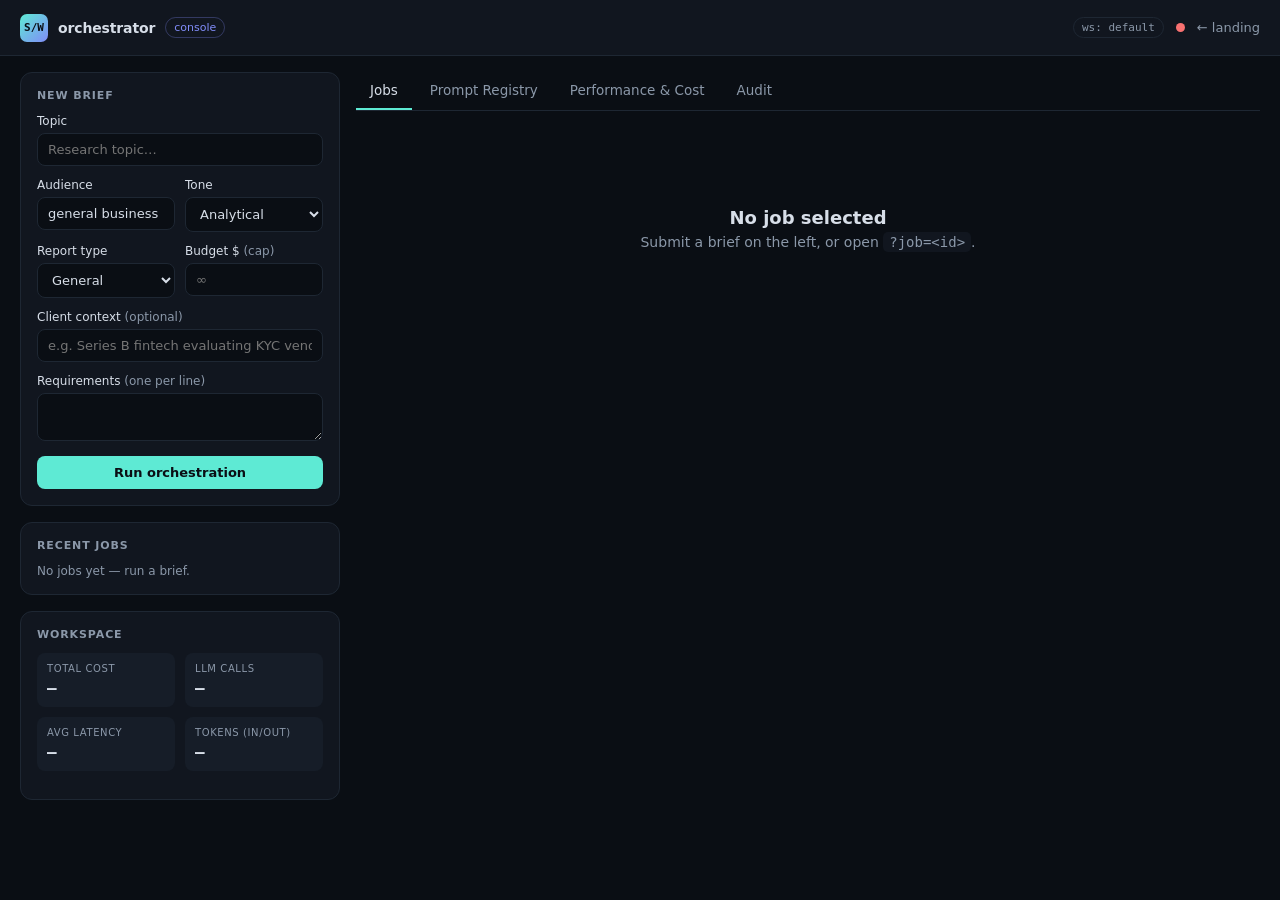
==== frontend/console/index.html @ 2af8c1b1 "feat(console): modular ES-module console with registry, performance and audit tabs" ====
<!DOCTYPE html>
<html lang="en">
<head>
  <meta charset="UTF-8" />
  <meta name="viewport" content="width=device-width, initial-scale=1.0" />
  <title>Console — Orchestrator</title>
  <link rel="stylesheet" href="styles.css?v=2" />
</head>
<body>
  <header class="topbar">
    <div class="brand">
      <div class="brand-mark">S/W</div>
      <span class="brand-name">orchestrator</span>
      <span class="chip chip-dim">console</span>
    </div>
    <div class="topbar-right">
      <span id="ws-badge" class="chip chip-mono" title="Tenant workspace">ws: default</span>
      <span id="health-dot" class="dot" title="API health"></span>
      <a href="/" class="link">← landing</a>
    </div>
  </header>

  <div class="layout">
    <!-- Sidebar -->
    <aside class="sidebar">
      <section class="card">
        <h2 class="card-title">New brief</h2>
        <form id="job-form">
          <label class="field">
            <span>Topic</span>
            <input name="topic" required minlength="3" placeholder="Research topic…" />
          </label>
          <div class="field-row">
            <label class="field">
              <span>Audience</span>
              <input name="audience" value="general business" />
            </label>
            <label class="field">
              <span>Tone</span>
              <select name="tone">
                <option value="analytical" selected>Analytical</option>
                <option value="persuasive">Persuasive</option>
                <option value="executive">Executive</option>
                <option value="technical">Technical</option>
              </select>
            </label>
          </div>
          <div class="field-row">
            <label class="field">
              <span>Report type</span>
              <select name="report_type">
                <option value="general" selected>General</option>
                <option value="market_intelligence">Market intelligence</option>
                <option value="vendor_assessment">Vendor assessment</option>
                <option value="competitive_landscape">Competitive landscape</option>
                <option value="technical_due_diligence">Technical due diligence</option>
              </select>
            </label>
            <label class="field">
              <span>Budget $ <em>(cap)</em></span>
              <input name="budget_usd" type="number" min="0" step="any" placeholder="∞" />
            </label>
          </div>
          <label class="field">
            <span>Client context <em>(optional)</em></span>
            <input name="tenant_context" placeholder="e.g. Series B fintech evaluating KYC vendors" />
          </label>
          <label class="field">
            <span>Requirements <em>(one per line)</em></span>
            <textarea name="requirements" rows="2"></textarea>
          </label>
          <button type="submit" class="btn btn-primary btn-block" id="submit-btn">Run orchestration</button>
        </form>
      </section>

      <section class="card">
        <h2 class="card-title">Recent jobs</h2>
        <ul id="jobs-list" class="jobs-list"></ul>
        <p id="jobs-empty" class="jobs-empty">No jobs yet — run a brief.</p>
      </section>

      <section class="card">
        <h2 class="card-title">Workspace</h2>
        <div class="stats" id="dash-stats">
          <div class="stat"><span class="stat-label">Total cost</span><span class="stat-value" id="st-cost">—</span></div>
          <div class="stat"><span class="stat-label">LLM calls</span><span class="stat-value" id="st-calls">—</span></div>
          <div class="stat"><span class="stat-label">Avg latency</span><span class="stat-value" id="st-lat">—</span></div>
          <div class="stat"><span class="stat-label">Tokens (in/out)</span><span class="stat-value" id="st-tok">—</span></div>
        </div>
        <div id="role-costs" class="role-costs"></div>
      </section>
    </aside>

    <!-- Main -->
    <main class="main">
      <nav class="tabs" role="tablist" aria-label="Console views">
        <button type="button" role="tab" id="tabbtn-jobs" data-tab="jobs" aria-selected="true" aria-controls="tab-jobs" class="tab active">Jobs</button>
        <button type="button" role="tab" id="tabbtn-prompts" data-tab="prompts" aria-selected="false" aria-controls="tab-prompts" class="tab">Prompt Registry</button>
        <button type="button" role="tab" id="tabbtn-performance" data-tab="performance" aria-selected="false" aria-controls="tab-performance" class="tab">Performance &amp; Cost</button>
        <button type="button" role="tab" id="tabbtn-audit" data-tab="audit" aria-selected="false" aria-controls="tab-audit" class="tab">Audit</button>
      </nav>

      <div id="tab-jobs" role="tabpanel" aria-labelledby="tabbtn-jobs">
        <div id="empty" class="empty">
          <p class="empty-title">No job selected</p>
          <p class="empty-sub">Submit a brief on the left, or open <code>?job=&lt;id&gt;</code>.</p>
        </div>

        <section id="job-view" class="hidden">
          <div class="job-head card">
            <div>
              <p class="job-id font-mono" id="job-id"></p>
              <p class="job-topic" id="job-topic"></p>
              <p class="job-meta" id="job-meta"></p>
              <div class="job-team" id="job-team"></div>
            </div>
            <div class="job-head-right">
              <button id="review-btn" class="btn btn-primary hidden">Review required</button>
              <span id="job-status" class="status"></span>
              <span id="job-cost" class="chip chip-mono"></span>
              <a id="pdf-link" class="btn btn-ghost hidden" href="#" target="_blank" rel="noopener">PDF ↓</a>
            </div>
          </div>

          <div class="columns">
            <section class="card feed-card">
              <h2 class="card-title">Live transcript</h2>
              <ol id="feed" class="feed" aria-live="polite"></ol>
            </section>

            <section class="card report-card hidden" id="report-card">
              <div class="report-head">
                <h2 class="card-title">Final report</h2>
                <a id="report-pdf" class="btn btn-primary hidden" href="#" target="_blank" rel="noopener">Download PDF ↓</a>
              </div>
              <div id="prompt-versions" class="chip-row hidden" aria-label="Prompt versions used"></div>
              <div id="evidence-strip" class="chip-row hidden" aria-label="Sealed evidence hashes"></div>
              <div id="audit-badge" class="chip chip-mono hidden"></div>
              <article id="report" class="report"></article>
            </section>
          </div>
        </section>
      </div>

      <div id="tab-prompts" role="tabpanel" aria-labelledby="tabbtn-prompts" class="hidden">
        <div class="prompts-layout">
          <section class="card prompts-list-card">
            <div class="card-head">
              <h2 class="card-title">Prompts</h2>
              <button id="prompts-refresh" class="btn btn-ghost">Refresh</button>
            </div>
            <div id="prompt-names" class="prompt-names" role="listbox" aria-label="Prompt names"></div>
            <table class="perf-table versions-table" aria-label="Versions">
              <thead><tr><th>Ver</th><th>Status</th><th>Changelog</th><th>SHA</th></tr></thead>
              <tbody id="versions-body"></tbody>
            </table>
          </section>

          <section class="card">
            <h2 class="card-title">Diff</h2>
            <div class="field-row">
              <label class="field"><span>From</span><input id="diff-from" type="number" min="1" /></label>
              <label class="field"><span>To</span><input id="diff-to" type="number" min="1" /></label>
              <button id="diff-run" class="btn btn-ghost">Diff</button>
            </div>
            <div id="diff-result"></div>
          </section>

          <section class="card">
            <h2 class="card-title">Candidate <span id="promote-status" class="chip chip-mono"></span></h2>
            <label class="field">
              <span>Template (prefilled from selection)</span>
              <textarea id="candidate-template" rows="8" aria-label="Candidate template"></textarea>
            </label>
            <label class="field">
              <span>Changelog</span>
              <input id="candidate-changelog" placeholder="what changed and why" />
            </label>
            <button id="candidate-submit" class="btn btn-primary">Register candidate</button>
          </section>

          <section class="card">
            <h2 class="card-title">A/B evaluation</h2>
            <div class="field-row">
              <label class="field"><span>Version (blank = latest candidate)</span><input id="ab-version" type="number" min="1" /></label>
              <button id="ab-run" class="btn btn-ghost">Run A/B</button>
            </div>
            <div id="ab-result"></div>
          </section>

          <section class="card">
            <h2 class="card-title">Promote / rollback</h2>
            <div class="field-row">
              <label class="field"><span>Promote version</span><input id="promote-version" type="number" min="1" /></label>
              <button id="promote-run" class="btn btn-primary">Promote</button>
            </div>
            <div id="override-box" class="hidden">
              <label class="field">
                <span>Override reason (≥ 20 chars — audited)</span>
                <input id="override-reason" />
              </label>
              <button id="promote-override-run" class="btn btn-danger">Promote with override</button>
            </div>
            <div class="field-row" style="margin-top:12px">
              <label class="field"><span>Rollback to</span><input id="rollback-version" type="number" min="1" /></label>
              <label class="field"><span>Reason</span><input id="rollback-reason" /></label>
              <button id="rollback-run" class="btn btn-ghost">Rollback</button>
            </div>
            <div id="promote-result"></div>
          </section>
        </div>
      </div>

      <div id="tab-performance" role="tabpanel" aria-labelledby="tabbtn-performance" class="hidden">
        <div class="card-head">
          <h2 class="card-title">Workspace performance</h2>
          <button id="perf-refresh" class="btn btn-ghost">Refresh</button>
        </div>
        <div id="perf-body" class="perf-body"></div>
      </div>

      <div id="tab-audit" role="tabpanel" aria-labelledby="tabbtn-audit" class="hidden">
        <section class="card">
          <div class="card-head">
            <h2 class="card-title">Audit trail verification</h2>
            <button id="audit-refresh" class="btn btn-ghost">Reload jobs</button>
          </div>
          <div class="field-row">
            <label class="field" style="flex:1">
              <span>Job</span>
              <select id="audit-job-select" aria-label="Job to verify"></select>
            </label>
            <button id="audit-verify" class="btn btn-primary">Verify chain</button>
            <span id="audit-verify-badge" class="chip chip-mono"></span>
          </div>
          <div id="audit-body"></div>
        </section>
      </div>
    </main>
  </div>

  <!-- HITL modal -->
  <div id="hitl-modal" class="modal-backdrop hidden">
    <div class="modal card">
      <h2 class="modal-title">Human review required</h2>
      <p class="modal-sub" id="hitl-reason">The debate budget was exhausted without an approved draft.</p>
      <p id="hitl-error" class="modal-error hidden"></p>
      <div id="hitl-verdict" class="hitl-verdict"></div>
      <label class="field">
        <span>Feedback <em>(required for “edit”)</em></span>
        <textarea id="hitl-feedback" rows="3" placeholder="What should the Writer change?"></textarea>
      </label>
      <label class="field" id="hitl-fund-field">
        <span>Additional budget $ <em>(for “fund”)</em></span>
        <input id="hitl-fund" type="number" min="0" step="any" placeholder="0.10" />
      </label>
      <div class="modal-actions">
        <button class="btn btn-ghost modal-dismiss" id="hitl-dismiss">Decide later</button>
        <button class="btn btn-danger" data-action="reject">Reject</button>
        <button class="btn btn-ghost" data-action="fund">Fund &amp; continue</button>
        <button class="btn btn-ghost" data-action="edit">Request edits</button>
        <button class="btn btn-primary" data-action="approve">Approve report</button>
      </div>
    </div>
  </div>

  <div id="toast" class="toast hidden"></div>

  <script type="module" src="app.js?v=4"></script>
</body>
</html>
---- frontend/console/styles.css ----
/* Design tokens */
:root {
  --ink: #0a0e14;
  --panel: #11161f;
  --panel-2: #161d28;
  --line: #1e2733;
  --text: #d7dee8;
  --muted: #8b98a9;
  --accent: #5eead4;
  --accent-2: #818cf8;
  --ok: #34d399;
  --warn: #fbbf24;
  --danger: #f87171;
  --mono: "JetBrains Mono", ui-monospace, SFMono-Regular, monospace;
  --sans: "Inter", system-ui, -apple-system, sans-serif;
  --radius: 12px;
}

* { box-sizing: border-box; }

body {
  margin: 0;
  background: var(--ink);
  color: var(--text);
  font-family: var(--sans);
  font-size: 14px;
  min-height: 100vh;
}

a { color: var(--accent); text-decoration: none; }
a:hover { text-decoration: underline; }
code, .font-mono { font-family: var(--mono); }
.hidden { display: none !important; }

/* Topbar */
.topbar {
  display: flex; align-items: center; justify-content: space-between;
  height: 56px; padding: 0 20px;
  border-bottom: 1px solid var(--line);
  background: var(--panel);
  position: sticky; top: 0; z-index: 10;
}
.brand { display: flex; align-items: center; gap: 10px; }
.brand-mark {
  width: 28px; height: 28px; border-radius: 7px;
  background: linear-gradient(135deg, var(--accent), var(--accent-2));
  color: var(--ink); font: 700 11px var(--mono);
  display: grid; place-items: center;
}
.brand-name { font-weight: 600; letter-spacing: -0.01em; }
.topbar-right { display: flex; align-items: center; gap: 12px; }
.link { color: var(--muted); font-size: 13px; }
.dot { width: 9px; height: 9px; border-radius: 50%; background: var(--muted); }
.dot.ok { background: var(--ok); box-shadow: 0 0 8px var(--ok); }
.dot.bad { background: var(--danger); }

.chip {
  font-size: 11px; padding: 3px 8px; border-radius: 999px;
  border: 1px solid var(--line); color: var(--muted);
}
.chip-dim { color: var(--accent-2); border-color: color-mix(in srgb, var(--accent-2) 30%, transparent); }
.chip-mono { font-family: var(--mono); }

/* Layout */
.layout {
  display: grid; grid-template-columns: 320px 1fr; gap: 16px;
  max-width: 1400px; margin: 0 auto; padding: 16px 20px;
  align-items: start;
}
.sidebar { display: flex; flex-direction: column; gap: 16px; position: sticky; top: 72px; }

.card {
  background: var(--panel); border: 1px solid var(--line);
  border-radius: var(--radius); padding: 16px;
}
.card-title {
  margin: 0 0 12px; font-size: 11px; font-weight: 600;
  text-transform: uppercase; letter-spacing: 0.08em; color: var(--muted);
}

/* Forms */
.field { display: block; margin-bottom: 12px; }
.field > span { display: block; font-size: 12px; font-weight: 500; margin-bottom: 5px; }
.field em { color: var(--muted); font-style: normal; font-weight: 400; }
.field-row { display: grid; grid-template-columns: 1fr 1fr; gap: 10px; }

input, select, textarea {
  width: 100%; background: var(--ink); color: var(--text);
  border: 1px solid var(--line); border-radius: 8px;
  padding: 8px 10px; font: inherit; font-size: 13px;
}
input:focus, select:focus, textarea:focus {
  outline: none; border-color: var(--accent);
  box-shadow: 0 0 0 2px color-mix(in srgb, var(--accent) 25%, transparent);
}
textarea { resize: vertical; }

.btn {
  display: inline-flex; align-items: center; justify-content: center; gap: 6px;
  border: 1px solid transparent; border-radius: 8px;
  padding: 8px 14px; font: 600 13px var(--sans);
  cursor: pointer; transition: opacity .15s, background .15s;
}
.btn:disabled { opacity: .5; cursor: not-allowed; }
.btn-block { width: 100%; }
.btn-primary { background: var(--accent); color: var(--ink); }
.btn-primary:hover:not(:disabled) { background: color-mix(in srgb, var(--accent) 88%, white); }
.btn-ghost { background: transparent; border-color: var(--line); color: var(--text); }
.btn-ghost:hover { background: var(--panel-2); }
.btn-danger { background: transparent; border-color: color-mix(in srgb, var(--danger) 40%, transparent); color: var(--danger); }
.btn-danger:hover { background: color-mix(in srgb, var(--danger) 10%, transparent); }

/* Stats */
.stats { display: grid; grid-template-columns: 1fr 1fr; gap: 10px; }
.stat { background: var(--panel-2); border-radius: 8px; padding: 10px; }
.stat-label { display: block; font-size: 10px; text-transform: uppercase; letter-spacing: .06em; color: var(--muted); }
.stat-value { display: block; font: 600 16px var(--mono); margin-top: 4px; }
.role-costs { margin-top: 12px; font-family: var(--mono); font-size: 11px; color: var(--muted); }
.role-costs div { display: flex; justify-content: space-between; padding: 3px 0; border-top: 1px dashed var(--line); }

/* Recent jobs */
.jobs-list { list-style: none; margin: 0; padding: 0; max-height: 240px; overflow-y: auto; }
.jobs-item {
  padding: 8px 10px; border-radius: 8px; cursor: pointer;
  display: flex; flex-direction: column; gap: 4px;
  border: 1px solid transparent;
}
.jobs-item:hover { background: var(--panel-2); }
.jobs-item.active { border-color: color-mix(in srgb, var(--accent) 35%, transparent); background: var(--panel-2); }
.jobs-topic {
  font-size: 12.5px; font-weight: 500;
  overflow: hidden; text-overflow: ellipsis; white-space: nowrap;
}
.jobs-meta { display: flex; align-items: center; justify-content: space-between; gap: 8px; }
.jobs-cost { font: 500 10px var(--mono); color: var(--muted); }
.status.sm { padding: 1px 7px; font-size: 9px; }
.jobs-empty { margin: 0; font-size: 12px; color: var(--muted); }

/* Empty state */
.empty { padding: 80px 20px; text-align: center; color: var(--muted); }
.empty-title { font-size: 18px; font-weight: 600; color: var(--text); margin: 0 0 6px; }
.empty-sub { margin: 0; }
.empty-sub code { background: var(--panel); padding: 2px 6px; border-radius: 5px; }

/* Job header */
.job-head { display: flex; align-items: center; justify-content: space-between; gap: 12px; margin-bottom: 16px; }
.job-id { margin: 0; font-size: 10px; color: color-mix(in srgb, var(--muted) 55%, transparent); }
.job-topic { margin: 3px 0 0; font-size: 19px; font-weight: 700; letter-spacing: -0.01em; }
.job-meta { margin: 6px 0 0; font-size: 11px; color: var(--muted); }
.job-team { display: flex; flex-wrap: wrap; gap: 5px; margin-top: 8px; }
.job-team .chip { font-family: var(--mono); font-size: 10px; }
/* Agent chips reuse the transcript's per-agent colors. */
.job-team .chip.agent-researcher { color: var(--accent); border-color: color-mix(in srgb, var(--accent) 40%, transparent); }
.job-team .chip.agent-writer { color: var(--accent-2); border-color: color-mix(in srgb, var(--accent-2) 40%, transparent); }
.job-team .chip.agent-reviewer { color: var(--warn); border-color: color-mix(in srgb, var(--warn) 40%, transparent); }
.job-team .chip.specialist { color: var(--ok); border-color: color-mix(in srgb, var(--ok) 40%, transparent); }
.job-head-right { display: flex; align-items: center; gap: 10px; flex-shrink: 0; }

.status { font: 600 11px var(--mono); padding: 4px 10px; border-radius: 999px; border: 1px solid var(--line); }
.status::before { content: "●"; margin-right: 6px; }
.status.queued, .status.running { color: var(--accent-2); border-color: color-mix(in srgb, var(--accent-2) 40%, transparent); }
.status.done { color: var(--ok); border-color: color-mix(in srgb, var(--ok) 40%, transparent); }
.status.awaiting_review { color: var(--warn); border-color: color-mix(in srgb, var(--warn) 40%, transparent); }
.status.failed, .status.blocked { color: var(--danger); border-color: color-mix(in srgb, var(--danger) 40%, transparent); }

/* Columns */
.columns { display: grid; grid-template-columns: 1fr 1fr; gap: 16px; align-items: start; }
.columns.single { grid-template-columns: 1fr; }

/* Feed — stays pinned while the page scrolls */
.feed-card {
  position: sticky; top: 72px;
  max-height: calc(100vh - 100px); overflow-y: auto;
}
/* Keep card headers visible while their content scrolls internally */
.feed-card .card-title {
  position: sticky; top: -16px; z-index: 2;
  margin: -16px -16px 12px; padding: 16px 16px 12px;
  background: var(--panel);
}
.feed { list-style: none; margin: 0; padding: 0; }
.feed li { padding: 10px 0; border-top: 1px solid var(--line); }
.feed li:first-child { border-top: 0; }
.feed-node { font: 600 10px var(--mono); text-transform: uppercase; letter-spacing: .08em; }
.feed-node.researcher { color: var(--accent); }
.feed-node.writer { color: var(--accent-2); }
.feed-node.reviewer { color: var(--warn); }
.feed-node.supervisor { color: var(--text); }
.feed-node.human_review { color: var(--danger); }
.feed-node.input_guardrail, .feed-node.output_guardrail { color: var(--muted); }
/* Specialist analysts (financial_analyst, compliance_analyst, …) */
.feed-node.financial_analyst, .feed-node.compliance_analyst { color: var(--ok); }
.feed-node.runner { color: var(--danger); }
.feed-msg { margin: 5px 0 0; font-size: 12.5px; line-height: 1.5; color: var(--text); }
.feed-msg .kind { font: 500 10px var(--mono); color: var(--muted); margin-right: 6px; }
.feed-msg.verdict { color: var(--warn); }
.feed-msg.escalation { color: var(--danger); }
.feed-msg.system { color: var(--muted); }

/* Report */
.report-head {
  display: flex; align-items: center; justify-content: space-between;
  margin: -16px -16px 10px; padding: 16px 16px 12px;
  position: sticky; top: -16px; z-index: 2; background: var(--panel);
}
.modal-dismiss { margin-right: auto; }
.report-head .card-title { margin: 0; }
#audit-badge { display: inline-block; margin-bottom: 10px; }
.report .footnote { font-size: 12px; color: var(--muted); margin: .3em 0; }
.report .footnote sup { color: var(--accent); margin-right: 4px; }
.report sup { color: var(--accent); }
.report-card {
  position: sticky; top: 72px;
  max-height: calc(100vh - 100px); overflow-y: auto;
}
.report { font-size: 14px; line-height: 1.65; }
.report h1, .report h2, .report h3 { margin: 1.1em 0 .4em; line-height: 1.3; }
.report h1 { font-size: 20px; } .report h2 { font-size: 17px; } .report h3 { font-size: 15px; }
.report p { margin: .6em 0; }
.report ul, .report ol { margin: .6em 0; padding-left: 22px; }
.report li { margin: .25em 0; }
.report a { word-break: break-all; }
.report code { background: var(--panel-2); padding: 1px 5px; border-radius: 4px; font-size: 12.5px; }
.report blockquote { border-left: 3px solid var(--accent-2); margin: .8em 0; padding: 2px 14px; color: var(--muted); }
.report hr { border: 0; border-top: 1px solid var(--line); margin: 1.2em 0; }

/* Modal */
.modal-backdrop {
  position: fixed; inset: 0; background: rgba(4, 7, 11, .72);
  backdrop-filter: blur(3px); display: grid; place-items: center; z-index: 50;
}
.modal { width: min(480px, calc(100vw - 32px)); }
.modal-title { margin: 0 0 4px; font-size: 16px; }
.modal-sub { margin: 0 0 14px; font-size: 13px; color: var(--muted); }
.modal-error {
  color: var(--danger); font-size: 12px; margin: 0 0 12px;
  padding: 8px 10px; border: 1px solid var(--danger);
  border-radius: 8px; background: rgba(239, 68, 68, .08);
}
.modal-actions .btn:disabled { opacity: .45; cursor: not-allowed; }
.hitl-verdict { font-size: 12.5px; background: var(--panel-2); border-radius: 8px; padding: 10px 12px; margin-bottom: 14px; color: var(--muted); }
.hitl-verdict strong { color: var(--warn); }
.modal-actions { display: flex; justify-content: flex-end; gap: 8px; margin-top: 14px; }

/* Toast */
.toast {
  position: fixed; bottom: 20px; right: 20px; z-index: 60;
  background: var(--panel-2); border: 1px solid var(--line);
  border-radius: 10px; padding: 11px 16px; font-size: 13px;
  box-shadow: 0 8px 30px rgba(0,0,0,.4);
}
.toast.error { border-color: var(--danger); color: var(--danger); }

@media (max-width: 980px) {
  .layout { grid-template-columns: 1fr; }
  .sidebar { position: static; }
  .columns { grid-template-columns: 1fr; }
}

/* ── Tabs ───────────────────────────────────────────────────────────── */
.tabs {
  display: flex; gap: 4px; margin-bottom: 16px;
  border-bottom: 1px solid var(--line);
}
.tab {
  background: none; border: 0; color: var(--muted);
  font: inherit; font-size: 13.5px; padding: 10px 14px;
  cursor: pointer; border-bottom: 2px solid transparent;
}
.tab:hover { color: var(--text); }
.tab:focus-visible { outline: 2px solid var(--accent); outline-offset: -2px; }
.tab.active { color: var(--text); border-bottom-color: var(--accent); }

/* ── Chip rows (prompt versions, evidence hashes) ───────────────────── */
.chip-row { display: flex; flex-wrap: wrap; gap: 6px; margin: 0 0 8px; }
.chip-prompt { border-color: var(--accent); color: var(--accent); }
.chip-evidence { border-color: var(--ok); color: var(--ok); text-decoration: none; }
a.chip-evidence:hover { background: rgba(34, 197, 94, .08); }
.chip-ok { border-color: var(--ok); color: var(--ok); }
.chip-bad { border-color: var(--danger); color: var(--danger); }
.card-head { display: flex; align-items: center; justify-content: space-between; margin-bottom: 10px; }
.card-head .card-title { margin: 0; }

/* ── Prompt registry tab ────────────────────────────────────────────── */
.prompts-layout { display: grid; gap: 14px; }
.prompt-names { display: flex; flex-direction: column; gap: 4px; margin-bottom: 12px; }
.prompt-name {
  display: flex; justify-content: space-between; align-items: center;
  background: var(--panel-2); border: 1px solid var(--line);
  border-radius: 8px; color: var(--text); font: inherit; font-size: 13px;
  padding: 8px 10px; cursor: pointer; text-align: left;
}
.prompt-name:hover { border-color: var(--accent); }
.prompt-name:focus-visible { outline: 2px solid var(--accent); }
.prompt-name.active { border-color: var(--accent); }
.prompt-name-meta { color: var(--muted); font-size: 11px; }
.versions-table tr { cursor: pointer; }
.versions-table tr.active { background: var(--panel-2); }
.status.pv-promoted { color: var(--ok); }
.status.pv-candidate { color: var(--warn); }
.status.pv-retired, .status.pv-rolled_back { color: var(--muted); }
.diff-view {
  background: var(--panel-2); border: 1px solid var(--line);
  border-radius: 8px; padding: 10px 12px; font-size: 12px;
  max-height: 320px; overflow: auto; white-space: pre-wrap;
  font-family: ui-monospace, monospace;
}
.ok-text { color: var(--ok); font-size: 13px; }

/* ── Performance tab ────────────────────────────────────────────────── */
.perf-body { display: grid; gap: 14px; }
.perf-section .card-title { margin-bottom: 8px; }
.perf-grid { display: grid; grid-template-columns: repeat(auto-fit, minmax(130px, 1fr)); gap: 10px; margin-bottom: 8px; }
.perf-sub { color: var(--muted); font-size: 12px; margin: 6px 0; }
.perf-stamp { color: var(--muted); font-size: 11px; text-align: right; }
.perf-statuses { display: flex; flex-wrap: wrap; gap: 6px; }
.perf-table { width: 100%; border-collapse: collapse; font-size: 12.5px; }
.perf-table th, .perf-table td { padding: 6px 8px; text-align: left; border-bottom: 1px solid var(--line); }
.perf-table th { color: var(--muted); font-weight: 500; font-size: 11px; text-transform: uppercase; letter-spacing: .04em; }

@media (max-width: 980px) {
  .tabs { overflow-x: auto; }
  .perf-grid { grid-template-columns: repeat(2, 1fr); }
}
@media (max-width: 480px) {
  .perf-grid { grid-template-columns: 1fr; }
  .tab { padding: 10px 8px; font-size: 12.5px; }
}
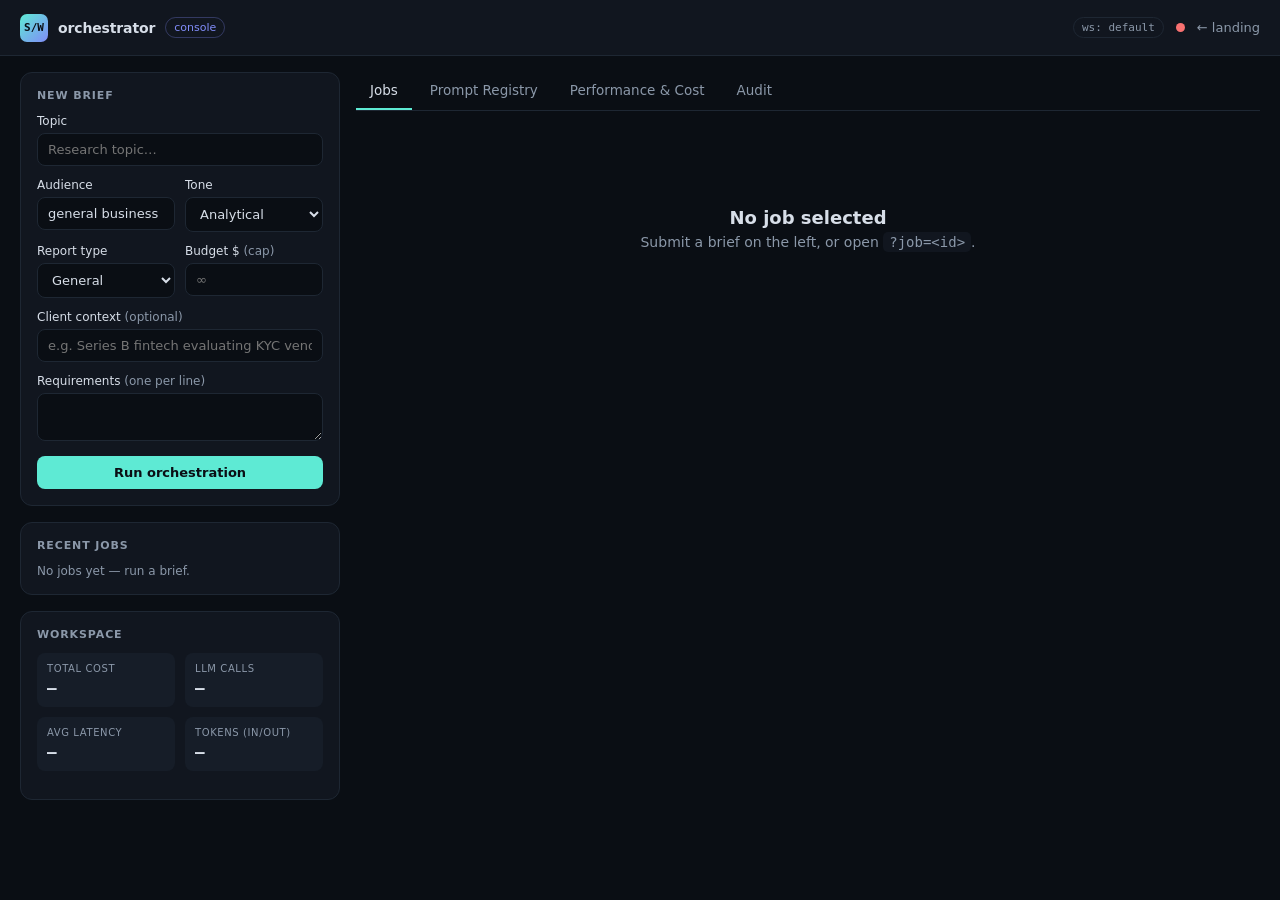
==== commit ee31291e: "test(qa): functional UI matrix + fix the defects it caught Parametrized 14-row Playwright matrix (te" ====
--- a/frontend/console/index.html
+++ b/frontend/console/index.html
@@ -2,6 +2,7 @@
 <html lang="en">
 <head>
   <meta charset="UTF-8" />
+  <link rel="icon" href="data:," />
   <meta name="viewport" content="width=device-width, initial-scale=1.0" />
   <title>Console — Orchestrator</title>
   <link rel="stylesheet" href="styles.css?v=2" />
@@ -131,12 +132,23 @@
             <section class="card report-card hidden" id="report-card">
               <div class="report-head">
                 <h2 class="card-title">Final report</h2>
-                <a id="report-pdf" class="btn btn-primary hidden" href="#" target="_blank" rel="noopener">Download PDF ↓</a>
+                <div class="report-downloads">
+                  <a id="report-pdf" class="btn btn-primary hidden" href="#" target="_blank" rel="noopener">PDF ↓</a>
+                  <a id="report-docx" class="btn btn-ghost hidden" href="#" target="_blank" rel="noopener">DOCX ↓</a>
+                  <a id="report-md" class="btn btn-ghost hidden" href="#" target="_blank" rel="noopener">MD ↓</a>
+                </div>
               </div>
               <div id="prompt-versions" class="chip-row hidden" aria-label="Prompt versions used"></div>
               <div id="evidence-strip" class="chip-row hidden" aria-label="Sealed evidence hashes"></div>
               <div id="audit-badge" class="chip chip-mono hidden"></div>
               <article id="report" class="report"></article>
+              <div id="feedback-bar" class="feedback-bar">
+                <span class="feedback-label">Was this report useful?</span>
+                <button type="button" class="btn btn-ghost fb-btn" data-rating="up" aria-label="Thumbs up">👍</button>
+                <button type="button" class="btn btn-ghost fb-btn" data-rating="down" aria-label="Thumbs down">👎</button>
+                <input id="fb-comment" type="text" placeholder="optional comment…" maxlength="2000" />
+                <span id="fb-status" class="fb-status" aria-live="polite"></span>
+              </div>
             </section>
           </div>
         </section>
--- a/frontend/console/styles.css
+++ b/frontend/console/styles.css
@@ -133,6 +133,7 @@
 }
 .jobs-meta { display: flex; align-items: center; justify-content: space-between; gap: 8px; }
 .jobs-cost { font: 500 10px var(--mono); color: var(--muted); }
+.jobs-when { font: 500 10px var(--mono); color: var(--muted); }
 .status.sm { padding: 1px 7px; font-size: 9px; }
 .jobs-empty { margin: 0; font-size: 12px; color: var(--muted); }
 
@@ -326,3 +327,19 @@
   .perf-grid { grid-template-columns: 1fr; }
   .tab { padding: 10px 8px; font-size: 12.5px; }
 }
+
+/* report downloads + feedback widget (Phase 13) */
+.report-downloads { display: flex; gap: 8px; align-items: center; }
+.feedback-bar {
+  display: flex; align-items: center; gap: 10px; margin-top: 18px;
+  padding-top: 14px; border-top: 1px solid var(--line);
+  flex-wrap: wrap;
+}
+.feedback-label { color: var(--muted); font-size: 13px; }
+.fb-btn.active { border-color: var(--accent); color: var(--accent); }
+#fb-comment {
+  flex: 1; min-width: 140px; background: var(--panel-2);
+  border: 1px solid var(--line); border-radius: 8px;
+  padding: 7px 10px; color: var(--text); font-size: 13px;
+}
+.fb-status { font-size: 12px; color: var(--muted); }
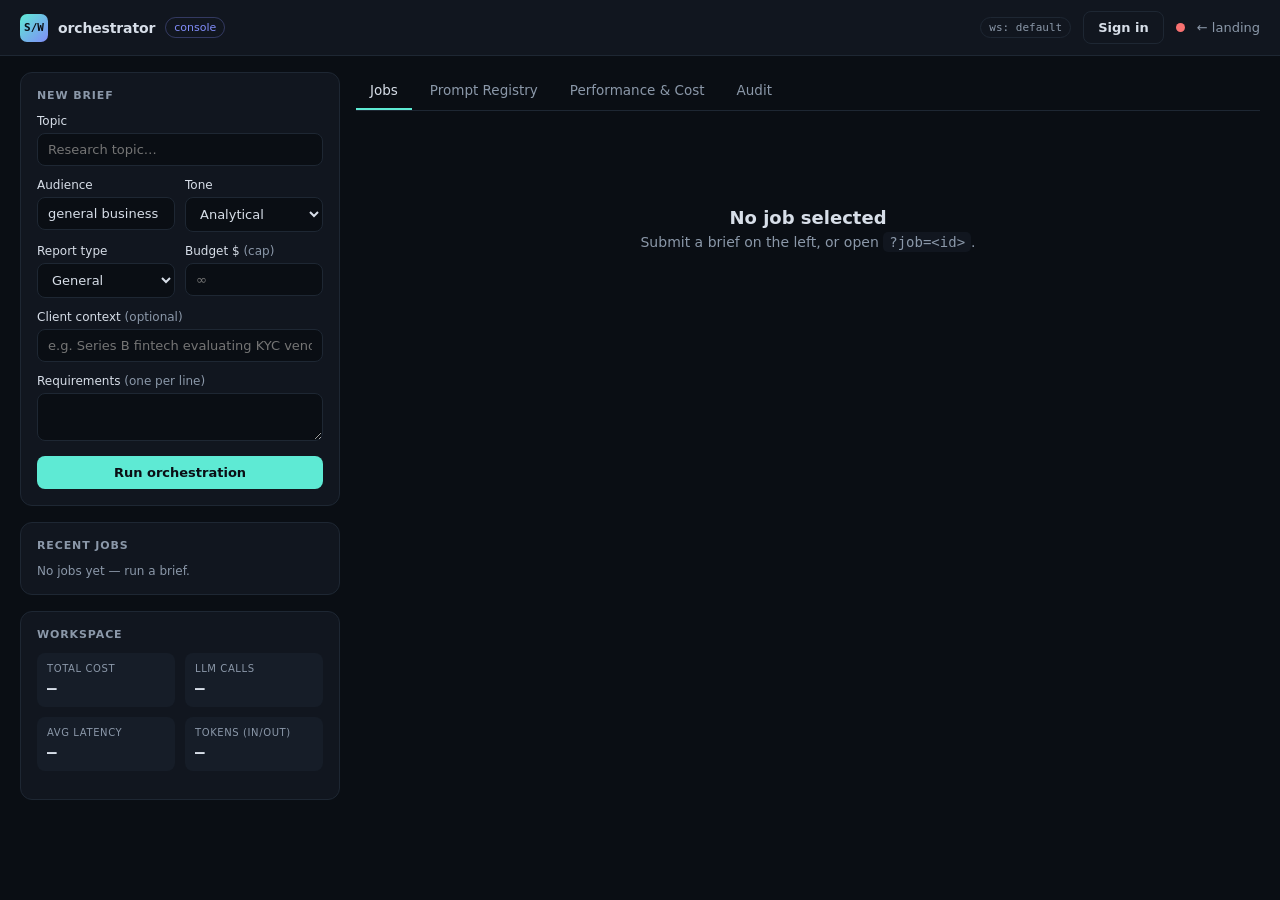
==== commit 2d0623cf: "feat(auth): console sign-in with JWT login and workspace API keys The console and landing only worke" ====
--- a/frontend/console/index.html
+++ b/frontend/console/index.html
@@ -16,6 +16,7 @@
     </div>
     <div class="topbar-right">
       <span id="ws-badge" class="chip chip-mono" title="Tenant workspace">ws: default</span>
+      <button id="auth-btn" class="btn btn-ghost" type="button">Sign in</button>
       <span id="health-dot" class="dot" title="API health"></span>
       <a href="/" class="link">← landing</a>
     </div>
@@ -276,6 +277,37 @@
     </div>
   </div>
 
+  <!-- Auth modal — only relevant when the API enforces auth -->
+  <div id="auth-modal" class="modal-backdrop hidden">
+    <div class="modal card">
+      <h2 class="modal-title">Sign in</h2>
+      <p class="modal-sub">This deployment requires authentication. Sign in with admin credentials or paste a workspace API key.</p>
+      <p id="auth-error" class="modal-error hidden"></p>
+      <form id="auth-login-form">
+        <label class="field">
+          <span>Username</span>
+          <input id="auth-user" autocomplete="username" />
+        </label>
+        <label class="field">
+          <span>Password</span>
+          <input id="auth-pass" type="password" autocomplete="current-password" />
+        </label>
+        <label class="field">
+          <span>Workspace <em>(optional)</em></span>
+          <input id="auth-ws" placeholder="default" />
+        </label>
+        <label class="field">
+          <span>…or workspace API key <em>(orx_…)</em></span>
+          <input id="auth-apikey" placeholder="orx_…" autocomplete="off" />
+        </label>
+        <div class="modal-actions">
+          <button type="button" class="btn btn-ghost modal-dismiss" id="auth-dismiss">Cancel</button>
+          <button type="submit" class="btn btn-primary">Sign in</button>
+        </div>
+      </form>
+    </div>
+  </div>
+
   <div id="toast" class="toast hidden"></div>
 
   <script type="module" src="app.js?v=4"></script>
--- a/frontend/console/styles.css
+++ b/frontend/console/styles.css
@@ -326,6 +326,10 @@
 @media (max-width: 480px) {
   .perf-grid { grid-template-columns: 1fr; }
   .tab { padding: 10px 8px; font-size: 12.5px; }
+  /* keep the topbar inside the viewport: the ws badge is informational */
+  .topbar { padding: 0 12px; }
+  .topbar-right { gap: 8px; }
+  #ws-badge { display: none; }
 }
 
 /* report downloads + feedback widget (Phase 13) */
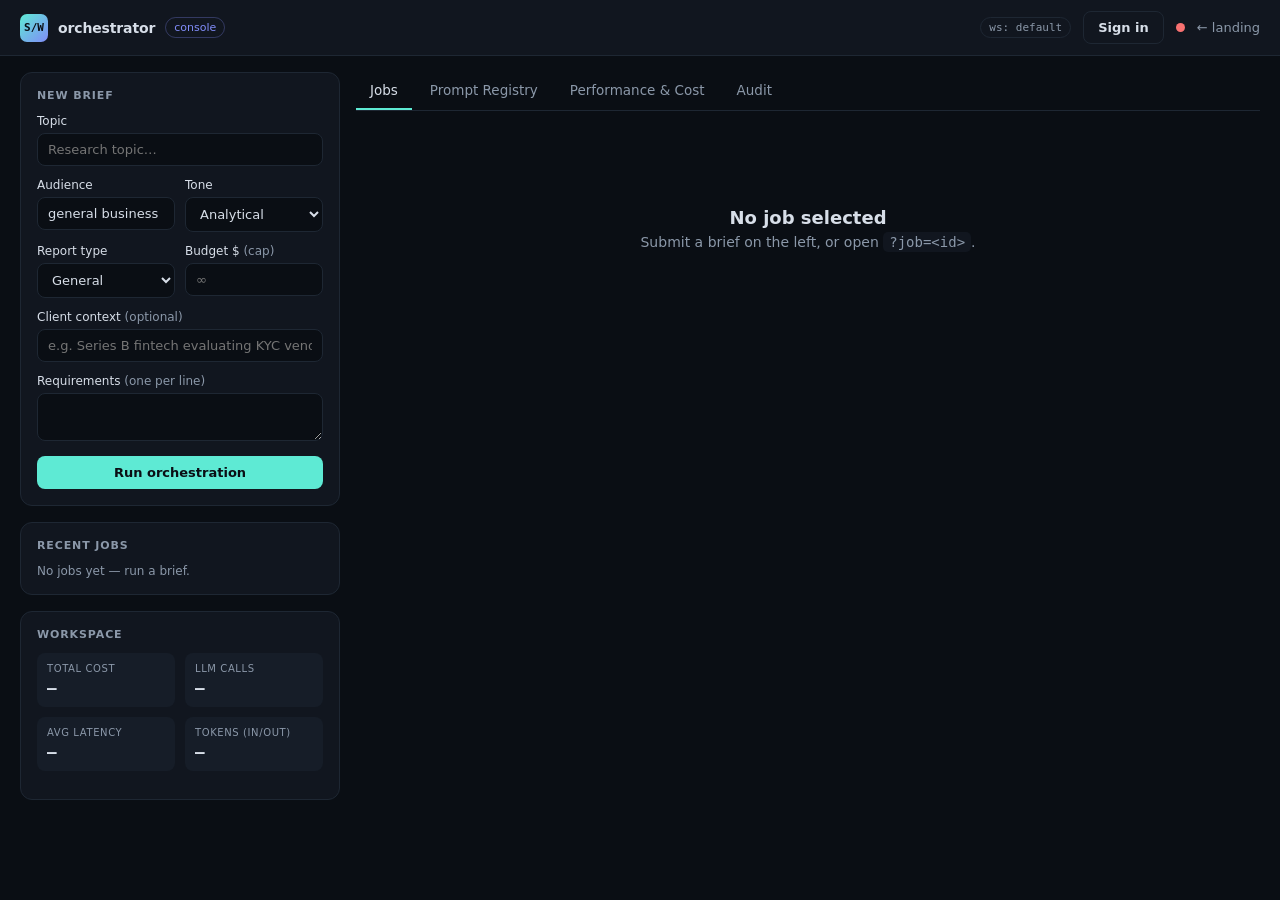
==== commit 0a273acb: "fix(console): open the review modal on the SSE interrupt payload The runner emitted only the escalat" ====
--- a/frontend/console/index.html
+++ b/frontend/console/index.html
@@ -60,7 +60,8 @@
             </label>
             <label class="field">
               <span>Budget $ <em>(cap)</em></span>
-              <input name="budget_usd" type="number" min="0" step="any" placeholder="∞" />
+              <input name="budget_usd" type="number" min="0" step="any" placeholder="∞"
+                title="Empty = no cap. 0 = zero budget — pauses for review before any paid call." />
             </label>
           </div>
           <label class="field">
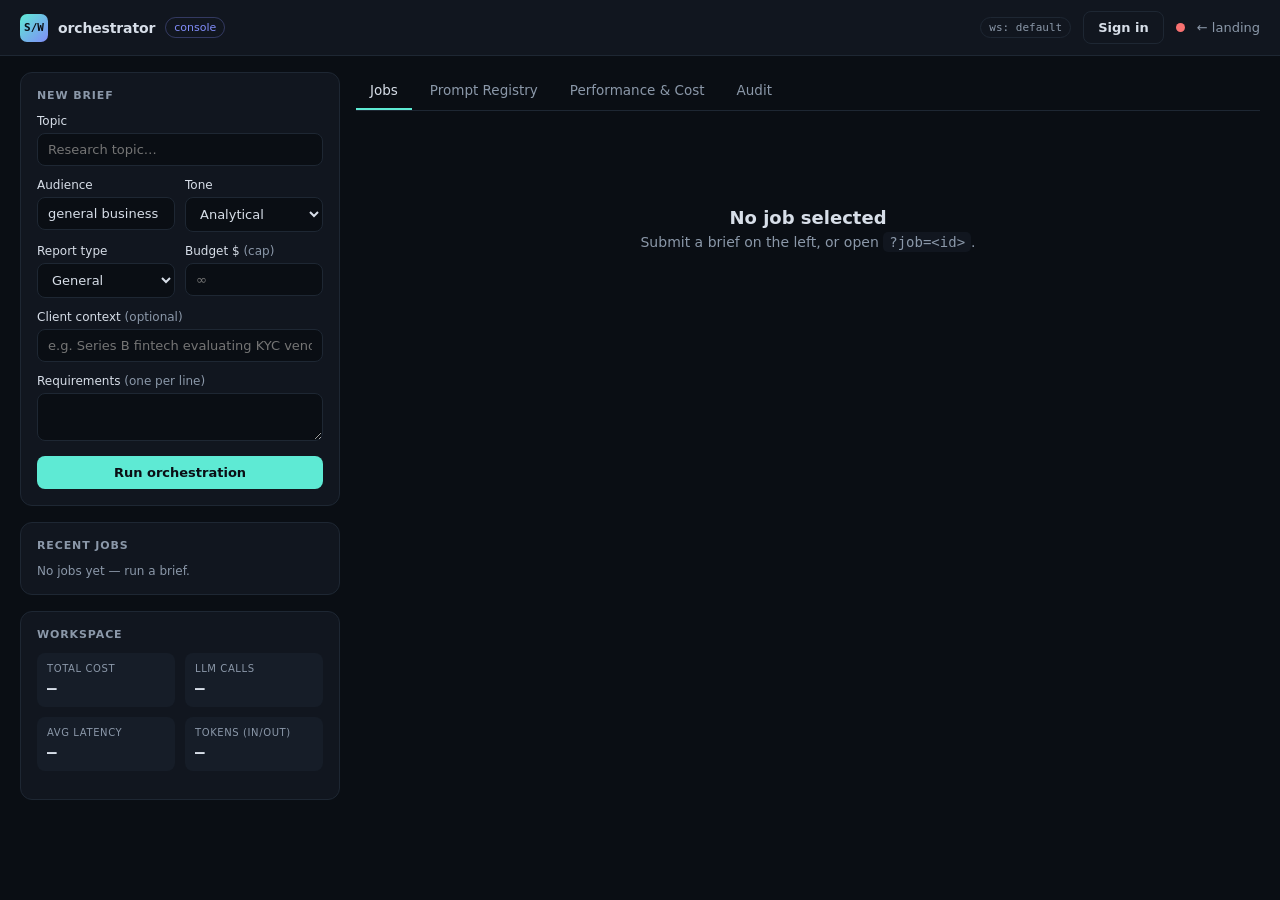
==== commit 55e4fade: "fix(console): stop the 375px prompts-tab overflow, de-flake runner cleanup test Grid tracks sized 1f" ====
--- a/frontend/console/index.html
+++ b/frontend/console/index.html
@@ -164,10 +164,12 @@
               <button id="prompts-refresh" class="btn btn-ghost">Refresh</button>
             </div>
             <div id="prompt-names" class="prompt-names" role="listbox" aria-label="Prompt names"></div>
+            <div class="table-wrap">
             <table class="perf-table versions-table" aria-label="Versions">
               <thead><tr><th>Ver</th><th>Status</th><th>Changelog</th><th>SHA</th></tr></thead>
               <tbody id="versions-body"></tbody>
             </table>
+            </div>
           </section>
 
           <section class="card">
@@ -301,6 +303,9 @@
           <span>…or workspace API key <em>(orx_…)</em></span>
           <input id="auth-apikey" placeholder="orx_…" autocomplete="off" />
         </label>
+        <label class="field auth-remember">
+          <span><input id="auth-remember" type="checkbox" /> Remember me on this device</span>
+        </label>
         <div class="modal-actions">
           <button type="button" class="btn btn-ghost modal-dismiss" id="auth-dismiss">Cancel</button>
           <button type="submit" class="btn btn-primary">Sign in</button>
--- a/frontend/console/styles.css
+++ b/frontend/console/styles.css
@@ -63,7 +63,7 @@
 
 /* Layout */
 .layout {
-  display: grid; grid-template-columns: 320px 1fr; gap: 16px;
+  display: grid; grid-template-columns: 320px minmax(0, 1fr); gap: 16px;
   max-width: 1400px; margin: 0 auto; padding: 16px 20px;
   align-items: start;
 }
@@ -82,10 +82,10 @@
 .field { display: block; margin-bottom: 12px; }
 .field > span { display: block; font-size: 12px; font-weight: 500; margin-bottom: 5px; }
 .field em { color: var(--muted); font-style: normal; font-weight: 400; }
-.field-row { display: grid; grid-template-columns: 1fr 1fr; gap: 10px; }
+.field-row { display: grid; grid-template-columns: minmax(0, 1fr) minmax(0, 1fr); gap: 10px; }
 
 input, select, textarea {
-  width: 100%; background: var(--ink); color: var(--text);
+  width: 100%; min-width: 0; background: var(--ink); color: var(--text);
   border: 1px solid var(--line); border-radius: 8px;
   padding: 8px 10px; font: inherit; font-size: 13px;
 }
@@ -111,7 +111,7 @@
 .btn-danger:hover { background: color-mix(in srgb, var(--danger) 10%, transparent); }
 
 /* Stats */
-.stats { display: grid; grid-template-columns: 1fr 1fr; gap: 10px; }
+.stats { display: grid; grid-template-columns: minmax(0, 1fr) minmax(0, 1fr); gap: 10px; }
 .stat { background: var(--panel-2); border-radius: 8px; padding: 10px; }
 .stat-label { display: block; font-size: 10px; text-transform: uppercase; letter-spacing: .06em; color: var(--muted); }
 .stat-value { display: block; font: 600 16px var(--mono); margin-top: 4px; }
@@ -165,7 +165,7 @@
 .status.failed, .status.blocked { color: var(--danger); border-color: color-mix(in srgb, var(--danger) 40%, transparent); }
 
 /* Columns */
-.columns { display: grid; grid-template-columns: 1fr 1fr; gap: 16px; align-items: start; }
+.columns { display: grid; grid-template-columns: minmax(0, 1fr) minmax(0, 1fr); gap: 16px; align-items: start; }
 .columns.single { grid-template-columns: 1fr; }
 
 /* Feed — stays pinned while the page scrolls */
@@ -253,7 +253,7 @@
 .toast.error { border-color: var(--danger); color: var(--danger); }
 
 @media (max-width: 980px) {
-  .layout { grid-template-columns: 1fr; }
+  .layout { grid-template-columns: minmax(0, 1fr); }
   .sidebar { position: static; }
   .columns { grid-template-columns: 1fr; }
 }
@@ -283,7 +283,8 @@
 .card-head .card-title { margin: 0; }
 
 /* ── Prompt registry tab ────────────────────────────────────────────── */
-.prompts-layout { display: grid; gap: 14px; }
+.prompts-layout { display: grid; grid-template-columns: minmax(0, 1fr); gap: 14px; }
+.table-wrap { overflow-x: auto; }
 .prompt-names { display: flex; flex-direction: column; gap: 4px; margin-bottom: 12px; }
 .prompt-name {
   display: flex; justify-content: space-between; align-items: center;
